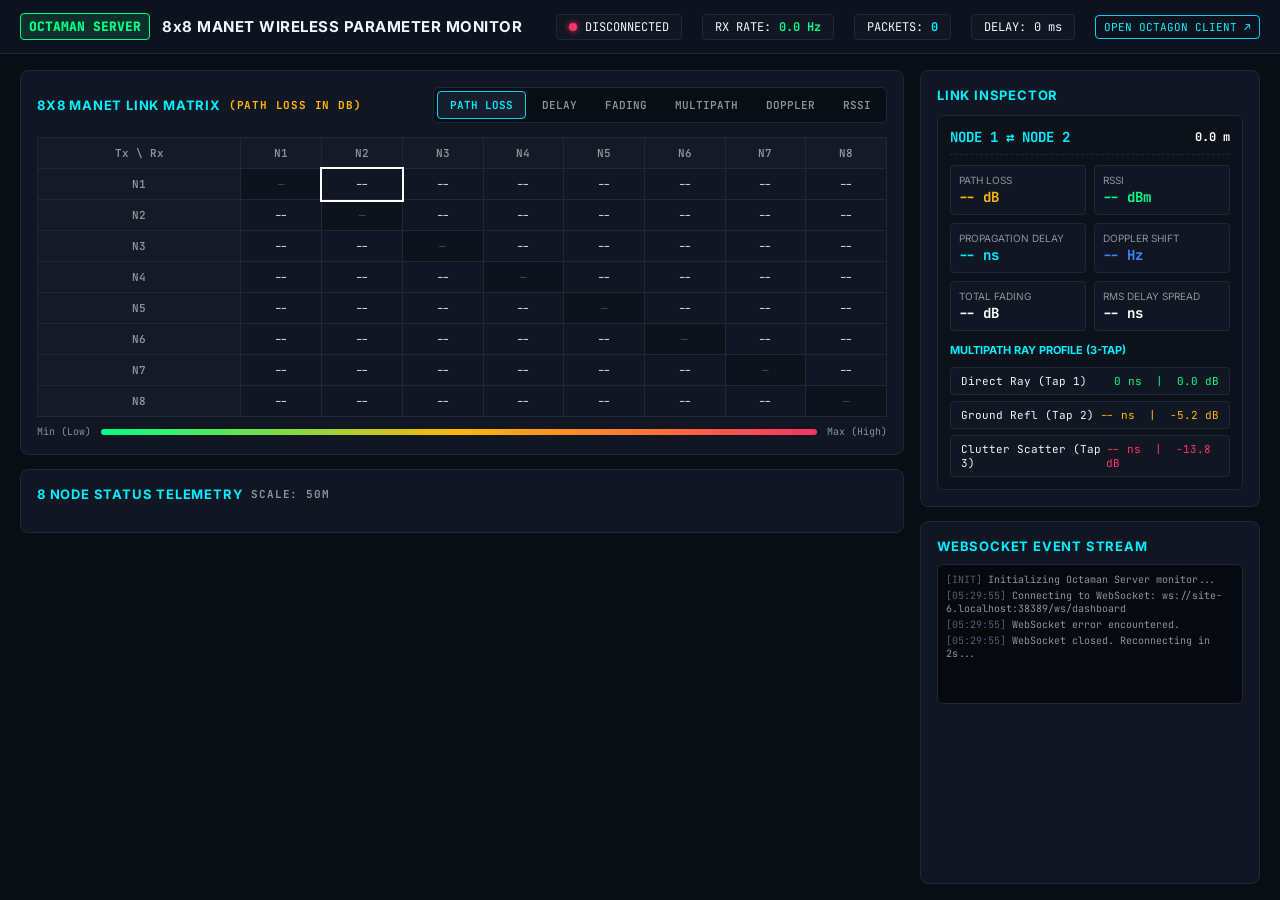
==== static/dashboard/index.html @ 4c9a46ae "Initial commit: Octaman MANET Emulator & Local Server (Version 1)" ====
<!DOCTYPE html>
<html lang="ko">
<head>
    <meta charset="UTF-8">
    <meta name="viewport" content="width=device-width, initial-scale=1.0">
    <title>OCTAMAN | Server Link Matrix Monitor</title>
    <link rel="stylesheet" href="/static/dashboard/dashboard.css">
    <link rel="preconnect" href="https://fonts.googleapis.com">
    <link href="https://fonts.googleapis.com/css2?family=Inter:wght@400;600;700&family=JetBrains+Mono:wght@400;700&display=swap" rel="stylesheet">
</head>
<body>
    <header>
        <div class="brand">
            <span class="brand-badge">OCTAMAN SERVER</span>
            <span class="brand-title">8x8 MANET WIRELESS PARAMETER MONITOR</span>
        </div>

        <div class="header-telemetry">
            <div class="metric-pill">
                <span id="srv-dot" class="dot"></span>
                <span id="srv-status-text">LISTENING</span>
            </div>
            <div class="metric-pill">
                <span>RX RATE:</span>
                <span id="rx-rate-display" style="color: var(--accent-green); font-weight: bold;">0.0 Hz</span>
            </div>
            <div class="metric-pill">
                <span>PACKETS:</span>
                <span id="rx-pkts-display" style="color: var(--accent-cyan); font-weight: bold;">0</span>
            </div>
            <div class="metric-pill">
                <span>DELAY:</span>
                <span id="client-latency-display">0 ms</span>
            </div>
            <a href="/client" target="_blank" style="color: var(--accent-cyan); text-decoration: none; font-size: 11px; border: 1px solid var(--border-accent); padding: 4px 8px; border-radius: 4px;">
                OPEN OCTAGON CLIENT ↗
            </a>
        </div>
    </header>

    <div class="dashboard-container">
        <!-- Left: Matrix & Nodes -->
        <main class="matrix-section">
            <div class="card">
                <div class="card-header">
                    <div class="card-title">
                        <span>8x8 MANET LINK MATRIX</span>
                        <span id="matrix-units-tag" style="font-size: 11px; color: var(--accent-yellow); font-family: var(--font-mono);">(Path Loss in dB)</span>
                    </div>

                    <!-- Metric Tabs -->
                    <div class="metric-tabs">
                        <button class="tab-btn active" data-metric="pathLoss">PATH LOSS</button>
                        <button class="tab-btn" data-metric="delayNs">DELAY</button>
                        <button class="tab-btn" data-metric="fading">FADING</button>
                        <button class="tab-btn" data-metric="rmsDelaySpreadNs">MULTIPATH</button>
                        <button class="tab-btn" data-metric="dopplerHz">DOPPLER</button>
                        <button class="tab-btn" data-metric="rssiDbm">RSSI</button>
                    </div>
                </div>

                <!-- Matrix Table -->
                <div class="matrix-table-container">
                    <table class="matrix-table" id="link-matrix-table">
                        <thead>
                            <tr id="matrix-head-row">
                                <th>Tx \ Rx</th>
                                <th>N1</th>
                                <th>N2</th>
                                <th>N3</th>
                                <th>N4</th>
                                <th>N5</th>
                                <th>N6</th>
                                <th>N7</th>
                                <th>N8</th>
                            </tr>
                        </thead>
                        <tbody id="matrix-body">
                            <!-- Injected by JS -->
                        </tbody>
                    </table>
                </div>

                <!-- Legend -->
                <div class="legend-bar">
                    <span id="legend-min">Min (Low)</span>
                    <div class="legend-gradient" id="legend-gradient-bar" style="background: linear-gradient(90deg, #00ff88, #ffb703, #ff3366);"></div>
                    <span id="legend-max">Max (High)</span>
                </div>
            </div>

            <!-- Nodes Position & Velocity Cards -->
            <div class="card">
                <div class="card-header">
                    <div class="card-title">
                        <span>8 NODE STATUS TELEMETRY</span>
                        <span id="current-sim-scale" style="font-size: 11px; color: var(--text-muted); font-family: var(--font-mono);">SCALE: 50m</span>
                    </div>
                </div>
                <div class="node-overview-grid" id="node-grid-overview">
                    <!-- 8 Node mini cards populated by JS -->
                </div>
            </div>
        </main>

        <!-- Right: Inspector Sidebar -->
        <aside class="inspector-section">
            <div class="card">
                <div class="card-title" style="margin-bottom: 12px;">LINK INSPECTOR</div>
                <div class="link-inspector-box">
                    <div class="link-pair-title">
                        <span id="inspect-pair-label">NODE 1 ⇄ NODE 2</span>
                        <span id="inspect-distance" style="font-size: 12px; color: #fff;">0.0 m</span>
                    </div>

                    <div class="param-grid">
                        <div class="param-item">
                            <div class="param-label">Path Loss</div>
                            <div class="param-value" id="val-ins-pl" style="color: var(--accent-yellow);">-- dB</div>
                        </div>
                        <div class="param-item">
                            <div class="param-label">RSSI</div>
                            <div class="param-value" id="val-ins-rssi" style="color: var(--accent-green);">-- dBm</div>
                        </div>
                        <div class="param-item">
                            <div class="param-label">Propagation Delay</div>
                            <div class="param-value" id="val-ins-delay" style="color: var(--accent-cyan);">-- ns</div>
                        </div>
                        <div class="param-item">
                            <div class="param-label">Doppler Shift</div>
                            <div class="param-value" id="val-ins-doppler" style="color: var(--accent-blue);">-- Hz</div>
                        </div>
                        <div class="param-item">
                            <div class="param-label">Total Fading</div>
                            <div class="param-value" id="val-ins-fading">-- dB</div>
                        </div>
                        <div class="param-item">
                            <div class="param-label">RMS Delay Spread</div>
                            <div class="param-value" id="val-ins-spread">-- ns</div>
                        </div>
                    </div>

                    <!-- Multipath 3-Ray Tap Model -->
                    <div style="font-size: 11px; font-weight: bold; margin-bottom: 6px; color: var(--accent-cyan);">
                        MULTIPATH RAY PROFILE (3-TAP)
                    </div>
                    <div class="multipath-taps" id="multipath-taps-list">
                        <div class="tap-row">
                            <span>Direct Ray (Tap 1)</span>
                            <span style="color: var(--accent-green);">0 ns &nbsp;|&nbsp; 0.0 dB</span>
                        </div>
                        <div class="tap-row">
                            <span>Ground Refl (Tap 2)</span>
                            <span id="tap2-val" style="color: var(--accent-yellow);">-- ns &nbsp;|&nbsp; -5.2 dB</span>
                        </div>
                        <div class="tap-row">
                            <span>Clutter Scatter (Tap 3)</span>
                            <span id="tap3-val" style="color: var(--accent-red);">-- ns &nbsp;|&nbsp; -13.8 dB</span>
                        </div>
                    </div>
                </div>
            </div>

            <!-- Server Stream Log -->
            <div class="card" style="flex: 1; display: flex; flex-direction: column;">
                <div class="card-title" style="margin-bottom: 10px;">WEBSOCKET EVENT STREAM</div>
                <div class="log-box" id="stream-log-box">
                    <div class="log-entry"><span class="time">[INIT]</span> Initializing Octaman Server monitor...</div>
                </div>
            </div>
        </aside>
    </div>

    <!-- Scripts -->
    <script src="/static/dashboard/dashboard.js"></script>
</body>
</html>
---- static/dashboard/dashboard.css ----
:root {
    --bg-dark: #090d14;
    --bg-card: #101622;
    --bg-card-sub: #161e2e;
    --border: #1d283a;
    --border-accent: #00d2ff;
    --text-main: #f0f6fc;
    --text-muted: #8b949e;
    --accent-cyan: #00f0ff;
    --accent-green: #00ff88;
    --accent-yellow: #ffb703;
    --accent-red: #ff3366;
    --accent-blue: #3a86ff;
    --font-mono: 'Consolas', 'JetBrains Mono', monospace;
    --font-sans: 'Inter', -apple-system, BlinkMacSystemFont, "Segoe UI", sans-serif;
}

* {
    box-sizing: border-box;
    margin: 0;
    padding: 0;
}

body {
    background-color: var(--bg-dark);
    color: var(--text-main);
    font-family: var(--font-sans);
    min-height: 100vh;
    display: flex;
    flex-direction: column;
}

/* Header */
header {
    height: 54px;
    background: #0d131e;
    border-bottom: 1px solid var(--border);
    display: flex;
    align-items: center;
    justify-content: space-between;
    padding: 0 20px;
}

.brand {
    display: flex;
    align-items: center;
    gap: 12px;
}

.brand-badge {
    background: rgba(0, 255, 136, 0.12);
    border: 1px solid var(--accent-green);
    color: var(--accent-green);
    font-size: 13px;
    font-weight: 800;
    padding: 4px 8px;
    border-radius: 4px;
    font-family: var(--font-mono);
}

.brand-title {
    font-size: 15px;
    font-weight: 700;
    letter-spacing: 0.5px;
}

.header-telemetry {
    display: flex;
    align-items: center;
    gap: 20px;
    font-family: var(--font-mono);
    font-size: 12px;
}

.metric-pill {
    background: var(--bg-card);
    border: 1px solid var(--border);
    padding: 4px 12px;
    border-radius: 4px;
    display: flex;
    align-items: center;
    gap: 8px;
}

.dot {
    width: 8px;
    height: 8px;
    border-radius: 50%;
    background: var(--accent-red);
    box-shadow: 0 0 6px var(--accent-red);
}

.dot.connected {
    background: var(--accent-green);
    box-shadow: 0 0 6px var(--accent-green);
}

/* Container */
.dashboard-container {
    flex: 1;
    display: grid;
    grid-template-columns: 1fr 340px;
    gap: 16px;
    padding: 16px 20px;
}

/* Left: Matrix Section */
.matrix-section {
    display: flex;
    flex-direction: column;
    gap: 14px;
}

.card {
    background: var(--bg-card);
    border: 1px solid var(--border);
    border-radius: 8px;
    padding: 16px;
}

.card-header {
    display: flex;
    align-items: center;
    justify-content: space-between;
    margin-bottom: 14px;
}

.card-title {
    font-size: 13px;
    font-weight: 700;
    text-transform: uppercase;
    letter-spacing: 0.8px;
    color: var(--accent-cyan);
    display: flex;
    align-items: center;
    gap: 8px;
}

/* Tab Navigation for Matrix Metric */
.metric-tabs {
    display: flex;
    gap: 4px;
    background: #090d14;
    padding: 3px;
    border-radius: 6px;
    border: 1px solid var(--border);
}

.tab-btn {
    background: transparent;
    border: none;
    color: var(--text-muted);
    font-size: 11px;
    font-weight: 600;
    padding: 6px 12px;
    border-radius: 4px;
    cursor: pointer;
    transition: all 0.2s;
    font-family: var(--font-mono);
}

.tab-btn:hover {
    color: var(--text-main);
}

.tab-btn.active {
    background: var(--bg-card-sub);
    color: var(--accent-cyan);
    border: 1px solid var(--border-accent);
}

/* 8x8 Matrix Table */
.matrix-table-container {
    overflow-x: auto;
}

.matrix-table {
    width: 100%;
    border-collapse: collapse;
    font-family: var(--font-mono);
    text-align: center;
    font-size: 11px;
}

.matrix-table th {
    background: #141b27;
    color: var(--text-muted);
    padding: 8px 4px;
    font-weight: 600;
    border: 1px solid var(--border);
}

.matrix-table td {
    padding: 8px 4px;
    border: 1px solid var(--border);
    cursor: pointer;
    transition: background 0.15s, transform 0.15s;
    position: relative;
    user-select: none;
}

.matrix-table td:hover {
    filter: brightness(1.25);
    outline: 2px solid var(--accent-cyan);
    z-index: 2;
}

.matrix-table td.selected {
    outline: 2px solid #ffffff;
    z-index: 3;
}

.matrix-table td.self-cell {
    background: #0d121b !important;
    color: #414d5f;
    cursor: default;
}

/* Node Mini Cards Grid (8 Nodes overview) */
.node-overview-grid {
    display: grid;
    grid-template-columns: repeat(4, 1fr);
    gap: 8px;
    margin-top: 6px;
}

.node-mini-card {
    background: var(--bg-card-sub);
    border: 1px solid var(--border);
    border-radius: 4px;
    padding: 8px;
    font-size: 11px;
    font-family: var(--font-mono);
}

.node-mini-header {
    display: flex;
    justify-content: space-between;
    margin-bottom: 4px;
}

.node-name-badge {
    font-weight: bold;
    display: flex;
    align-items: center;
    gap: 4px;
}

/* Right: Inspector Sidebar */
.inspector-section {
    display: flex;
    flex-direction: column;
    gap: 14px;
}

.link-inspector-box {
    background: #0c111a;
    border: 1px solid var(--border);
    border-radius: 6px;
    padding: 12px;
}

.link-pair-title {
    display: flex;
    align-items: center;
    justify-content: space-between;
    font-size: 14px;
    font-weight: bold;
    color: var(--accent-cyan);
    padding-bottom: 8px;
    border-bottom: 1px dashed var(--border);
    margin-bottom: 10px;
    font-family: var(--font-mono);
}

.param-grid {
    display: grid;
    grid-template-columns: 1fr 1fr;
    gap: 8px;
    margin-bottom: 12px;
}

.param-item {
    background: var(--bg-card);
    border: 1px solid var(--border);
    padding: 8px;
    border-radius: 4px;
}

.param-label {
    font-size: 10px;
    color: var(--text-muted);
    margin-bottom: 2px;
    text-transform: uppercase;
}

.param-value {
    font-size: 14px;
    font-weight: 700;
    font-family: var(--font-mono);
    color: #fff;
}

/* Multipath Rays Visualizer */
.multipath-taps {
    display: flex;
    flex-direction: column;
    gap: 6px;
    margin-top: 10px;
}

.tap-row {
    background: var(--bg-card);
    border: 1px solid var(--border);
    padding: 6px 10px;
    border-radius: 4px;
    display: flex;
    justify-content: space-between;
    align-items: center;
    font-family: var(--font-mono);
    font-size: 11px;
}

/* Stream Log Box */
.log-box {
    background: #060a0f;
    border: 1px solid var(--border);
    border-radius: 6px;
    padding: 8px;
    font-family: var(--font-mono);
    font-size: 10px;
    height: 140px;
    overflow-y: auto;
    color: var(--text-muted);
}

.log-entry {
    margin-bottom: 3px;
    line-height: 1.3;
}

.log-entry span.time {
    color: #4e6074;
}

.log-entry span.fps {
    color: var(--accent-cyan);
}

.legend-bar {
    display: flex;
    align-items: center;
    justify-content: space-between;
    margin-top: 8px;
    font-size: 10px;
    color: var(--text-muted);
    font-family: var(--font-mono);
}

.legend-gradient {
    height: 6px;
    flex: 1;
    margin: 0 10px;
    border-radius: 3px;
}
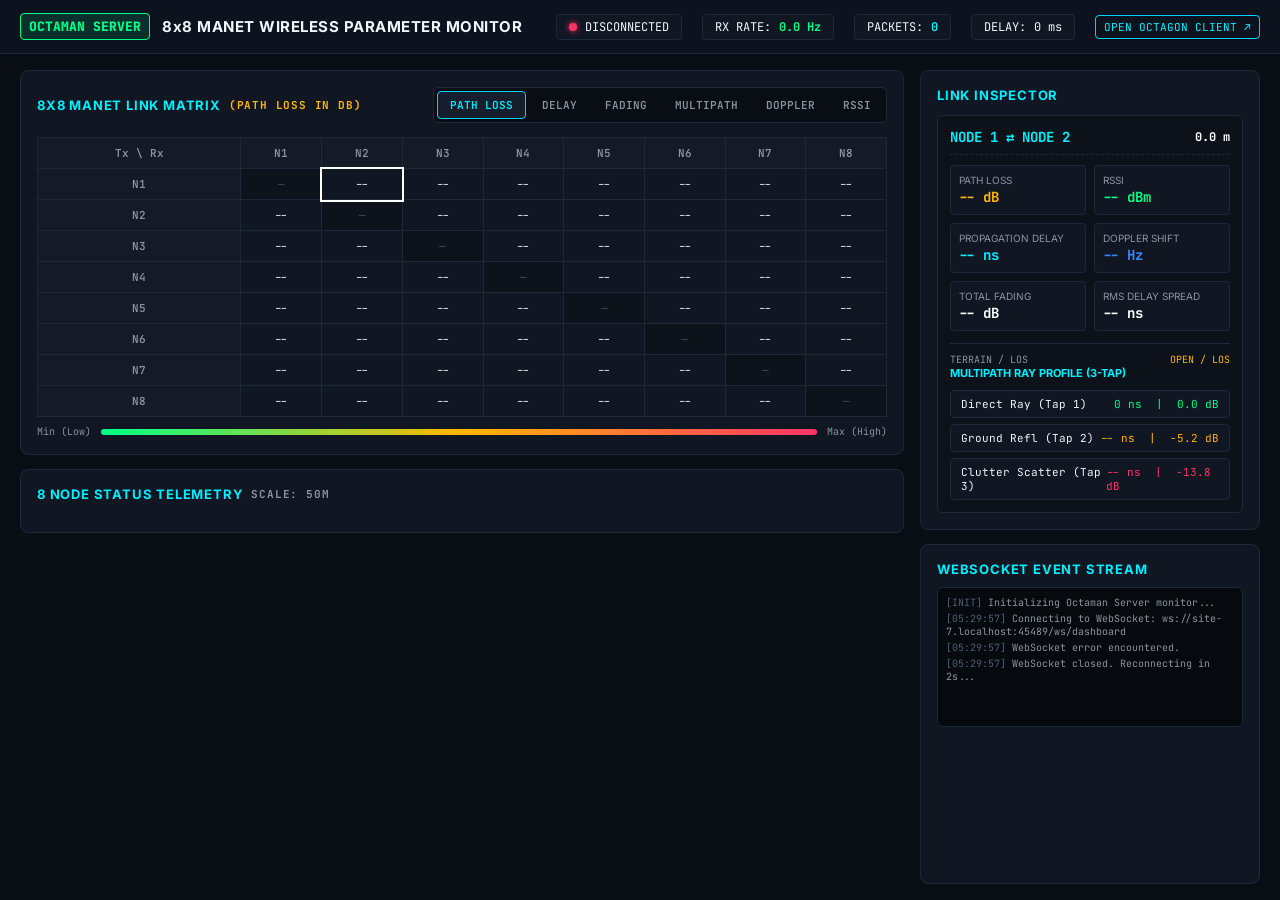
==== commit 7d994600: "Add experimental tactical terrain mode Co-authored-by: Copilot App <223556219+Copilot@users.noreply." ====
--- a/static/dashboard/index.html
+++ b/static/dashboard/index.html
@@ -139,6 +139,10 @@
                             <div class="param-value" id="val-ins-spread">-- ns</div>
                         </div>
                     </div>
+                    <div class="terrain-inspector-row">
+                        <span>TERRAIN / LOS</span>
+                        <span id="val-ins-terrain">OPEN / LOS</span>
+                    </div>
 
                     <!-- Multipath 3-Ray Tap Model -->
                     <div style="font-size: 11px; font-weight: bold; margin-bottom: 6px; color: var(--accent-cyan);">
--- a/static/dashboard/dashboard.css
+++ b/static/dashboard/dashboard.css
@@ -301,6 +301,23 @@
     color: #fff;
 }
 
+.terrain-inspector-row {
+    display: flex;
+    justify-content: space-between;
+    gap: 8px;
+    margin-top: 10px;
+    padding-top: 9px;
+    border-top: 1px solid var(--border);
+    color: var(--text-muted);
+    font-family: var(--font-mono);
+    font-size: 10px;
+}
+
+.terrain-inspector-row span:last-child {
+    color: var(--accent-yellow);
+    text-align: right;
+}
+
 /* Multipath Rays Visualizer */
 .multipath-taps {
     display: flex;
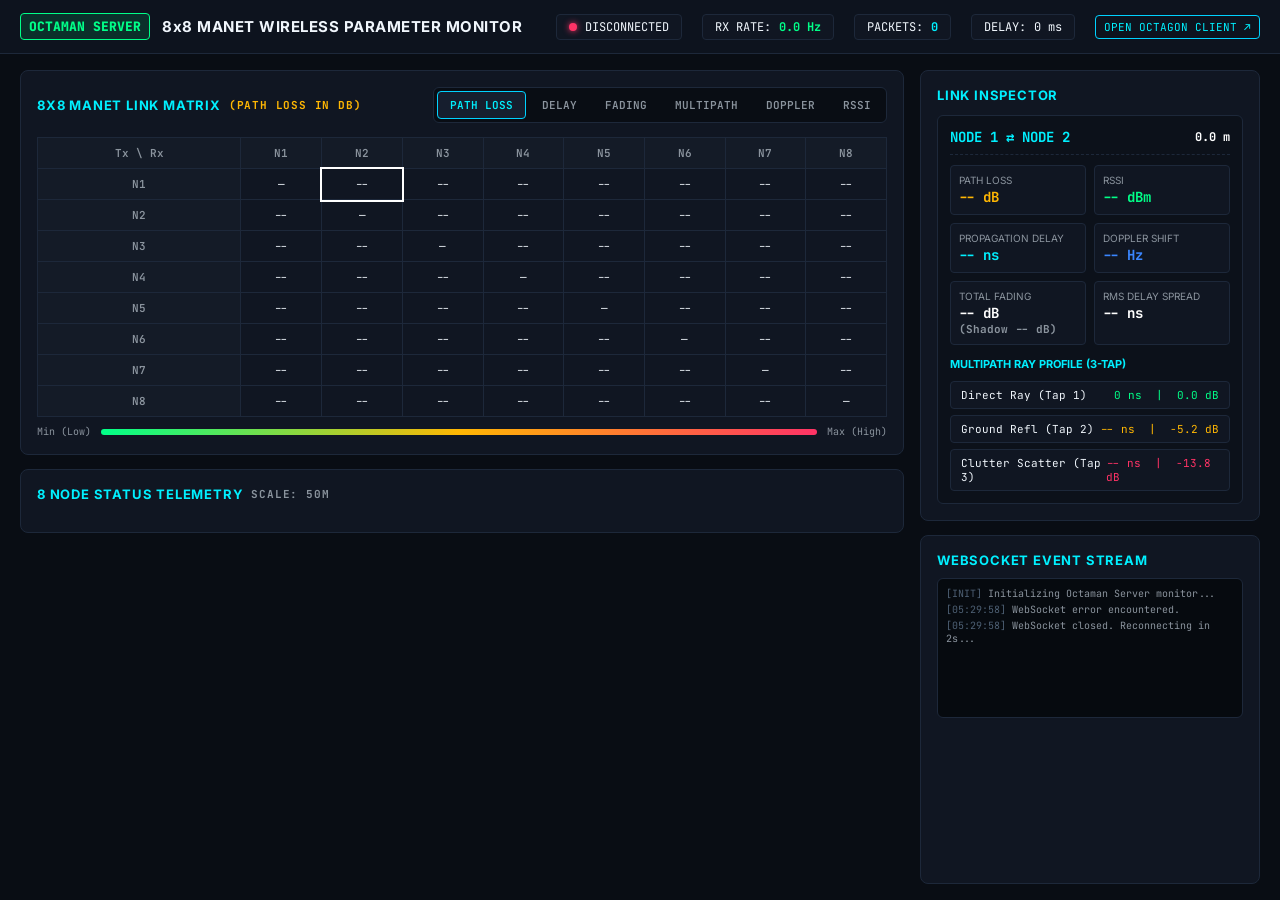
==== commit 2e48020b: "Keep shadow fading on its own line" ====
--- a/static/dashboard/index.html
+++ b/static/dashboard/index.html
@@ -132,16 +132,15 @@
                         </div>
                         <div class="param-item">
                             <div class="param-label">Total Fading</div>
-                            <div class="param-value" id="val-ins-fading">-- dB</div>
+                            <div class="param-value" id="val-ins-fading">
+                                <span class="fading-value-line" id="val-ins-total-fading">-- dB</span>
+                                <span class="fading-value-line fading-shadow-line" id="val-ins-shadow">(Shadow -- dB)</span>
+                            </div>
                         </div>
                         <div class="param-item">
                             <div class="param-label">RMS Delay Spread</div>
                             <div class="param-value" id="val-ins-spread">-- ns</div>
                         </div>
-                    </div>
-                    <div class="terrain-inspector-row">
-                        <span>TERRAIN / LOS</span>
-                        <span id="val-ins-terrain">OPEN / LOS</span>
                     </div>
 
                     <!-- Multipath 3-Ray Tap Model -->
--- a/static/dashboard/dashboard.css
+++ b/static/dashboard/dashboard.css
@@ -301,21 +301,14 @@
     color: #fff;
 }
 
-.terrain-inspector-row {
-    display: flex;
-    justify-content: space-between;
-    gap: 8px;
-    margin-top: 10px;
-    padding-top: 9px;
-    border-top: 1px solid var(--border);
-    color: var(--text-muted);
-    font-family: var(--font-mono);
-    font-size: 10px;
-}
-
-.terrain-inspector-row span:last-child {
-    color: var(--accent-yellow);
-    text-align: right;
+.fading-value-line {
+    display: block;
+    white-space: nowrap;
+}
+
+.fading-shadow-line {
+    font-size: 11px;
+    color: var(--text-muted);
 }
 
 /* Multipath Rays Visualizer */
